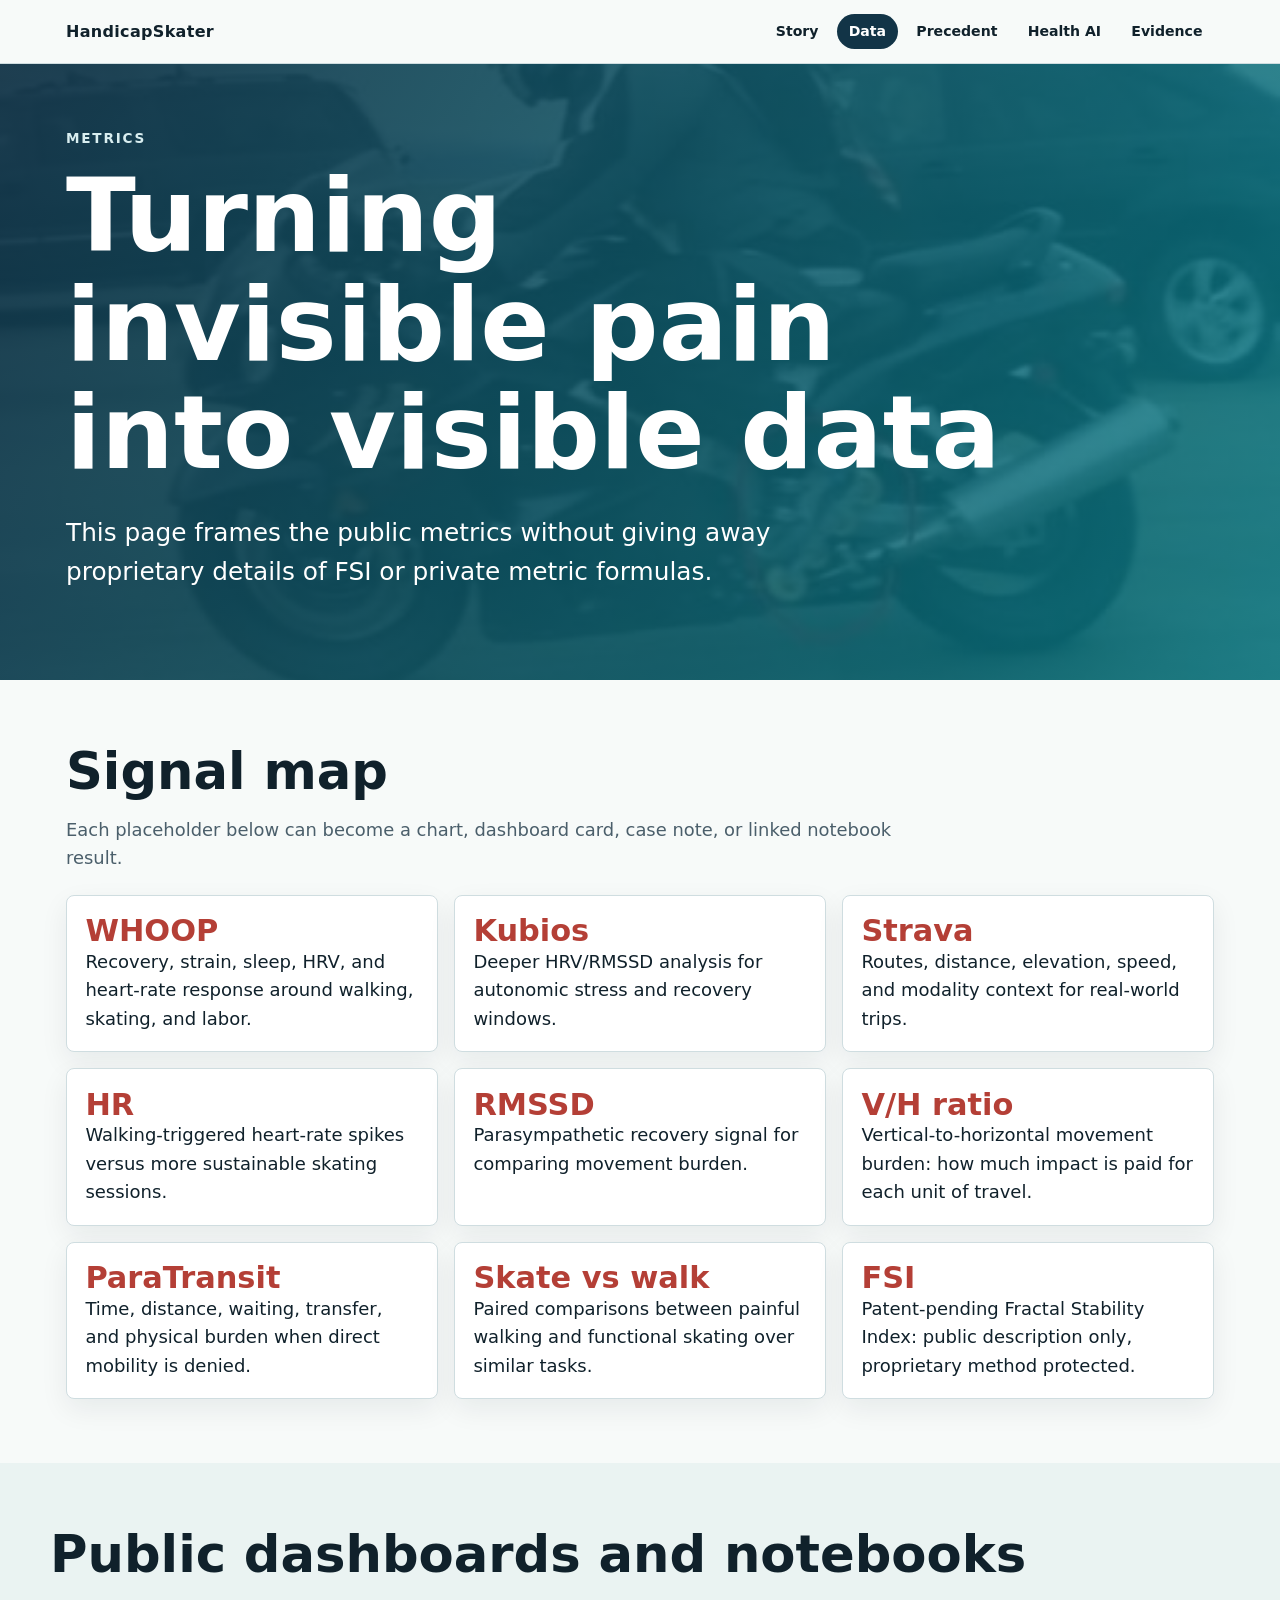
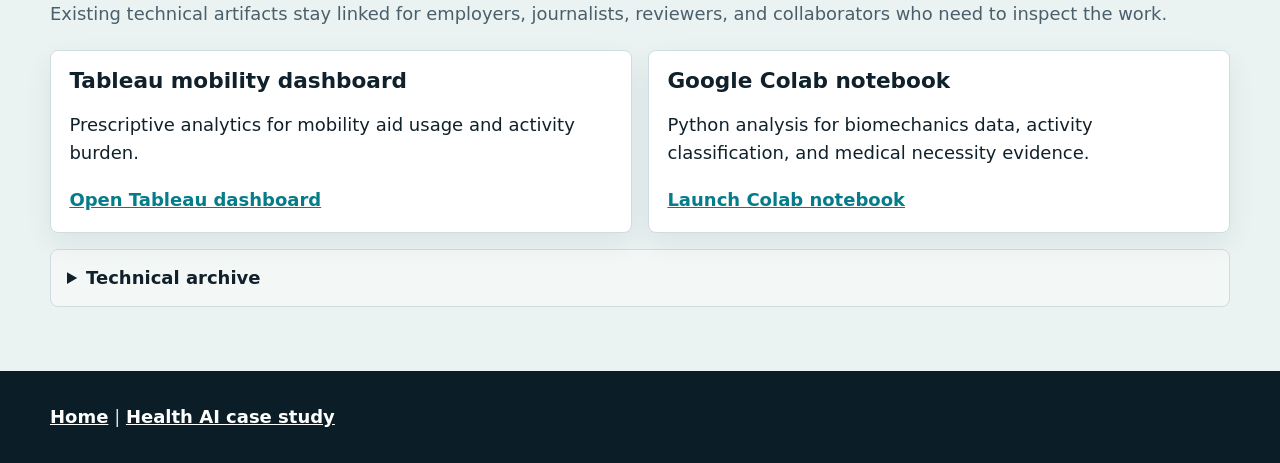
==== data.html @ 9ef0d142 "PR-01 feat: revamp legacy website for broader appeal" ====
<!doctype html>
<html lang="en">
<head>
  <meta charset="utf-8">
  <meta name="viewport" content="width=device-width, initial-scale=1">
  <meta name="description" content="HandicapSkater data and metrics page for WHOOP, Kubios, Strava, HR, HRV/RMSSD, FSI, and skating versus walking comparisons.">
  <title>Data and Metrics | HandicapSkater</title>
  <link rel="icon" href="common/images/favicon.ico" type="image/x-icon">
  <link rel="stylesheet" href="advocacy-site.css">
</head>
<body>
  <header class="site-header"><div class="nav-wrap"><a class="brand" href="index.html">HandicapSkater</a><nav class="site-nav" aria-label="Main navigation"><a href="story.html">Story</a><a aria-current="page" href="data.html">Data</a><a href="precedent.html">Precedent</a><a href="health-ai.html">Health AI</a><a href="media.htm">Evidence</a></nav></div></header>
  <main>
    <section class="hero"><div class="hero-inner"><p class="eyebrow">Metrics</p><h1>Turning invisible pain into visible data</h1><p class="lead">This page frames the public metrics without giving away proprietary details of FSI or private metric formulas.</p></div></section>
    <section class="section">
      <div class="section-header"><h2>Signal map</h2><p>Each placeholder below can become a chart, dashboard card, case note, or linked notebook result.</p></div>
      <div class="grid three">
        <article class="metric"><strong>WHOOP</strong> Recovery, strain, sleep, HRV, and heart-rate response around walking, skating, and labor.</article>
        <article class="metric"><strong>Kubios</strong> Deeper HRV/RMSSD analysis for autonomic stress and recovery windows.</article>
        <article class="metric"><strong>Strava</strong> Routes, distance, elevation, speed, and modality context for real-world trips.</article>
        <article class="metric"><strong>HR</strong> Walking-triggered heart-rate spikes versus more sustainable skating sessions.</article>
        <article class="metric"><strong>RMSSD</strong> Parasympathetic recovery signal for comparing movement burden.</article>
        <article class="metric"><strong>V/H ratio</strong> Vertical-to-horizontal movement burden: how much impact is paid for each unit of travel.</article>
        <article class="metric"><strong>ParaTransit</strong> Time, distance, waiting, transfer, and physical burden when direct mobility is denied.</article>
        <article class="metric"><strong>Skate vs walk</strong> Paired comparisons between painful walking and functional skating over similar tasks.</article>
        <article class="metric"><strong>FSI</strong> Patent-pending Fractal Stability Index: public description only, proprietary method protected.</article>
      </div>
    </section>
    <section class="section alt">
      <div class="section-header"><h2>Public dashboards and notebooks</h2><p>Existing technical artifacts stay linked for employers, journalists, reviewers, and collaborators who need to inspect the work.</p></div>
      <div class="grid two">
        <article class="card"><h3>Tableau mobility dashboard</h3><p>Prescriptive analytics for mobility aid usage and activity burden.</p><a href="https://public.tableau.com/views/MobilityAidAnalytics/Analytics?:language=en-US&:sid=&:display_count=n&:origin=viz_share_link" target="_blank" rel="noopener">Open Tableau dashboard</a></article>
        <article class="card"><h3>Google Colab notebook</h3><p>Python analysis for biomechanics data, activity classification, and medical necessity evidence.</p><a href="https://colab.research.google.com/github/handicapskater/datascience/blob/main/HandicapSkater-Public.ipynb" target="_blank" rel="noopener">Launch Colab notebook</a></article>
      </div>
      <details><summary>Technical archive</summary><p><a href="datascience.htm">Legacy data science page</a>, <a href="conclusion.htm">walking versus skating comparison</a>, <a href="common/doc/HandicapSkater Metric.doc">HandicapSkater Metric document</a>, <a href="common/doc/HeartRateData-ManualLabor.pdf">manual labor HR data</a>, and <a href="common/doc/HeartRateData-PhysicalTherapy.pdf">physical therapy HR data</a>.</p></details>
    </section>
  </main>
  <footer class="site-footer"><div><a href="index.html">Home</a> | <a href="health-ai.html">Health AI case study</a></div></footer>
</body>
</html>
---- advocacy-site.css ----
/* Public-facing HandicapSkater portfolio shell. */
:root {
  color-scheme: light;
  --ink: #10212b;
  --muted: #4b5f6b;
  --paper: #f7faf9;
  --panel: #ffffff;
  --line: #cfdde0;
  --navy: #123447;
  --teal: #047c89;
  --gold: #b77816;
  --red: #b43f36;
  --green: #2b7a4b;
  --shadow: 0 18px 48px rgba(16, 33, 43, 0.12);
  font-family: Inter, ui-sans-serif, system-ui, -apple-system, BlinkMacSystemFont, "Segoe UI", sans-serif;
}

* {
  box-sizing: border-box;
}

html {
  scroll-behavior: smooth;
}

body {
  margin: 0;
  background: var(--paper);
  color: var(--ink);
  font-size: 18px;
  line-height: 1.58;
}

a {
  color: var(--teal);
  font-weight: 700;
}

a:hover,
a:focus {
  color: var(--navy);
}

img,
iframe {
  max-width: 100%;
}

.skip-link {
  background: var(--ink);
  color: #fff;
  left: 1rem;
  padding: 0.75rem 1rem;
  position: absolute;
  top: -100px;
  z-index: 20;
}

.skip-link:focus {
  top: 1rem;
}

.site-header {
  background: rgba(247, 250, 249, 0.96);
  border-bottom: 1px solid var(--line);
  position: sticky;
  top: 0;
  z-index: 10;
}

.nav-wrap {
  align-items: center;
  display: flex;
  gap: 1rem;
  justify-content: space-between;
  margin: 0 auto;
  max-width: 1180px;
  padding: 0.85rem 1rem;
}

.brand {
  color: var(--ink);
  font-size: 1rem;
  font-weight: 900;
  letter-spacing: 0.02em;
  text-decoration: none;
}

.site-nav {
  display: flex;
  flex-wrap: wrap;
  gap: 0.45rem;
  justify-content: flex-end;
}

.site-nav a {
  border-radius: 999px;
  color: var(--ink);
  font-size: 0.88rem;
  font-weight: 800;
  padding: 0.42rem 0.72rem;
  text-decoration: none;
}

.site-nav a:hover,
.site-nav a:focus,
.site-nav a[aria-current="page"] {
  background: var(--navy);
  color: #fff;
}

.hero {
  background: linear-gradient(120deg, rgba(18, 52, 71, 0.94), rgba(4, 124, 137, 0.8)), url("common/images/HandicapSkater-Hayabusa-Full.jpeg") center / cover;
  color: #fff;
}

.hero-inner,
.section {
  margin: 0 auto;
  max-width: 1180px;
  padding: 4rem 1rem;
}

.hero-grid {
  display: grid;
  gap: 2rem;
  grid-template-columns: minmax(0, 1.2fr) minmax(280px, 0.8fr);
}

.eyebrow {
  color: #d9eef0;
  font-size: 0.85rem;
  font-weight: 900;
  letter-spacing: 0.13em;
  margin: 0 0 0.8rem;
  text-transform: uppercase;
}

h1,
h2,
h3 {
  line-height: 1.06;
  margin: 0;
}

h1 {
  font-size: clamp(3rem, 8vw, 6.4rem);
  letter-spacing: 0;
  max-width: 950px;
}

h2 {
  font-size: clamp(2rem, 4vw, 3.2rem);
}

h3 {
  font-size: 1.35rem;
}

.lead {
  font-size: clamp(1.18rem, 2vw, 1.55rem);
  max-width: 780px;
}

.hero-card {
  align-self: end;
  background: rgba(255, 255, 255, 0.94);
  border: 1px solid rgba(255, 255, 255, 0.8);
  border-radius: 8px;
  box-shadow: var(--shadow);
  color: var(--ink);
  padding: 1.2rem;
}

.stat {
  border-left: 5px solid var(--gold);
  padding-left: 1rem;
}

.stat strong {
  display: block;
  font-size: 2.6rem;
  line-height: 1;
}

.button-row {
  display: flex;
  flex-wrap: wrap;
  gap: 0.75rem;
  margin-top: 1.6rem;
}

.btn {
  align-items: center;
  border: 2px solid transparent;
  border-radius: 6px;
  display: inline-flex;
  font-size: 1rem;
  font-weight: 900;
  justify-content: center;
  min-height: 46px;
  padding: 0.65rem 1rem;
  text-decoration: none;
}

.btn.primary {
  background: var(--gold);
  color: #1e1607;
}

.btn.secondary {
  background: #fff;
  color: var(--ink);
}

.btn.outline {
  border-color: currentColor;
  color: #fff;
}

.section.alt {
  background: #eaf3f2;
  max-width: none;
}

.section.alt > * {
  margin-left: auto;
  margin-right: auto;
  max-width: 1180px;
}

.section-header {
  margin-bottom: 1.4rem;
  max-width: 860px;
}

.section-header p {
  color: var(--muted);
  font-size: 1.12rem;
}

.grid {
  display: grid;
  gap: 1rem;
}

.three {
  grid-template-columns: repeat(3, minmax(0, 1fr));
}

.two {
  grid-template-columns: repeat(2, minmax(0, 1fr));
}

.card,
.timeline-item,
.metric,
.evidence-panel {
  background: var(--panel);
  border: 1px solid var(--line);
  border-radius: 8px;
  box-shadow: 0 10px 28px rgba(16, 33, 43, 0.07);
  padding: 1.15rem;
}

.card h3,
.metric h3 {
  margin-bottom: 0.55rem;
}

.tag {
  background: #e8f2ee;
  border: 1px solid #b9d8cd;
  border-radius: 999px;
  color: var(--green);
  display: inline-block;
  font-size: 0.78rem;
  font-weight: 900;
  letter-spacing: 0.08em;
  margin-bottom: 0.8rem;
  padding: 0.25rem 0.55rem;
  text-transform: uppercase;
}

.video-frame {
  aspect-ratio: 16 / 9;
  background: var(--ink);
  border: 0;
  border-radius: 8px;
  box-shadow: var(--shadow);
  width: 100%;
}

.media-list,
.link-list {
  display: grid;
  gap: 0.65rem;
  list-style: none;
  margin: 1rem 0 0;
  padding: 0;
}

.media-list a,
.link-list a {
  background: #fff;
  border: 1px solid var(--line);
  border-radius: 6px;
  display: block;
  padding: 0.75rem;
  text-decoration: none;
}

.metric strong {
  color: var(--red);
  display: block;
  font-size: 1.9rem;
  line-height: 1.1;
}

.timeline {
  border-left: 4px solid var(--teal);
  display: grid;
  gap: 1rem;
  margin-left: 0.6rem;
  padding-left: 1.2rem;
}

.timeline-item {
  position: relative;
}

.timeline-item::before {
  background: var(--gold);
  border: 3px solid var(--paper);
  border-radius: 999px;
  content: "";
  height: 16px;
  left: -1.95rem;
  position: absolute;
  top: 1.35rem;
  width: 16px;
}

details {
  background: #f3f8f7;
  border: 1px solid var(--line);
  border-radius: 8px;
  margin-top: 1rem;
  padding: 0.85rem 1rem;
}

summary {
  cursor: pointer;
  font-weight: 900;
}

.portfolio-band {
  background: var(--navy);
  color: #fff;
}

.portfolio-band .section-header p,
.portfolio-band a {
  color: #d6f3f5;
}

.site-footer {
  background: #0b1d26;
  color: #d7e4e7;
  padding: 2rem 1rem;
}

.site-footer div {
  margin: 0 auto;
  max-width: 1180px;
}

.site-footer a {
  color: #fff;
}

@media (max-width: 840px) {
  body {
    font-size: 16px;
  }

  .nav-wrap {
    align-items: flex-start;
    flex-direction: column;
  }

  .site-nav {
    justify-content: flex-start;
  }

  .hero-grid,
  .three,
  .two {
    grid-template-columns: 1fr;
  }

  .hero-inner,
  .section {
    padding: 3rem 1rem;
  }
}
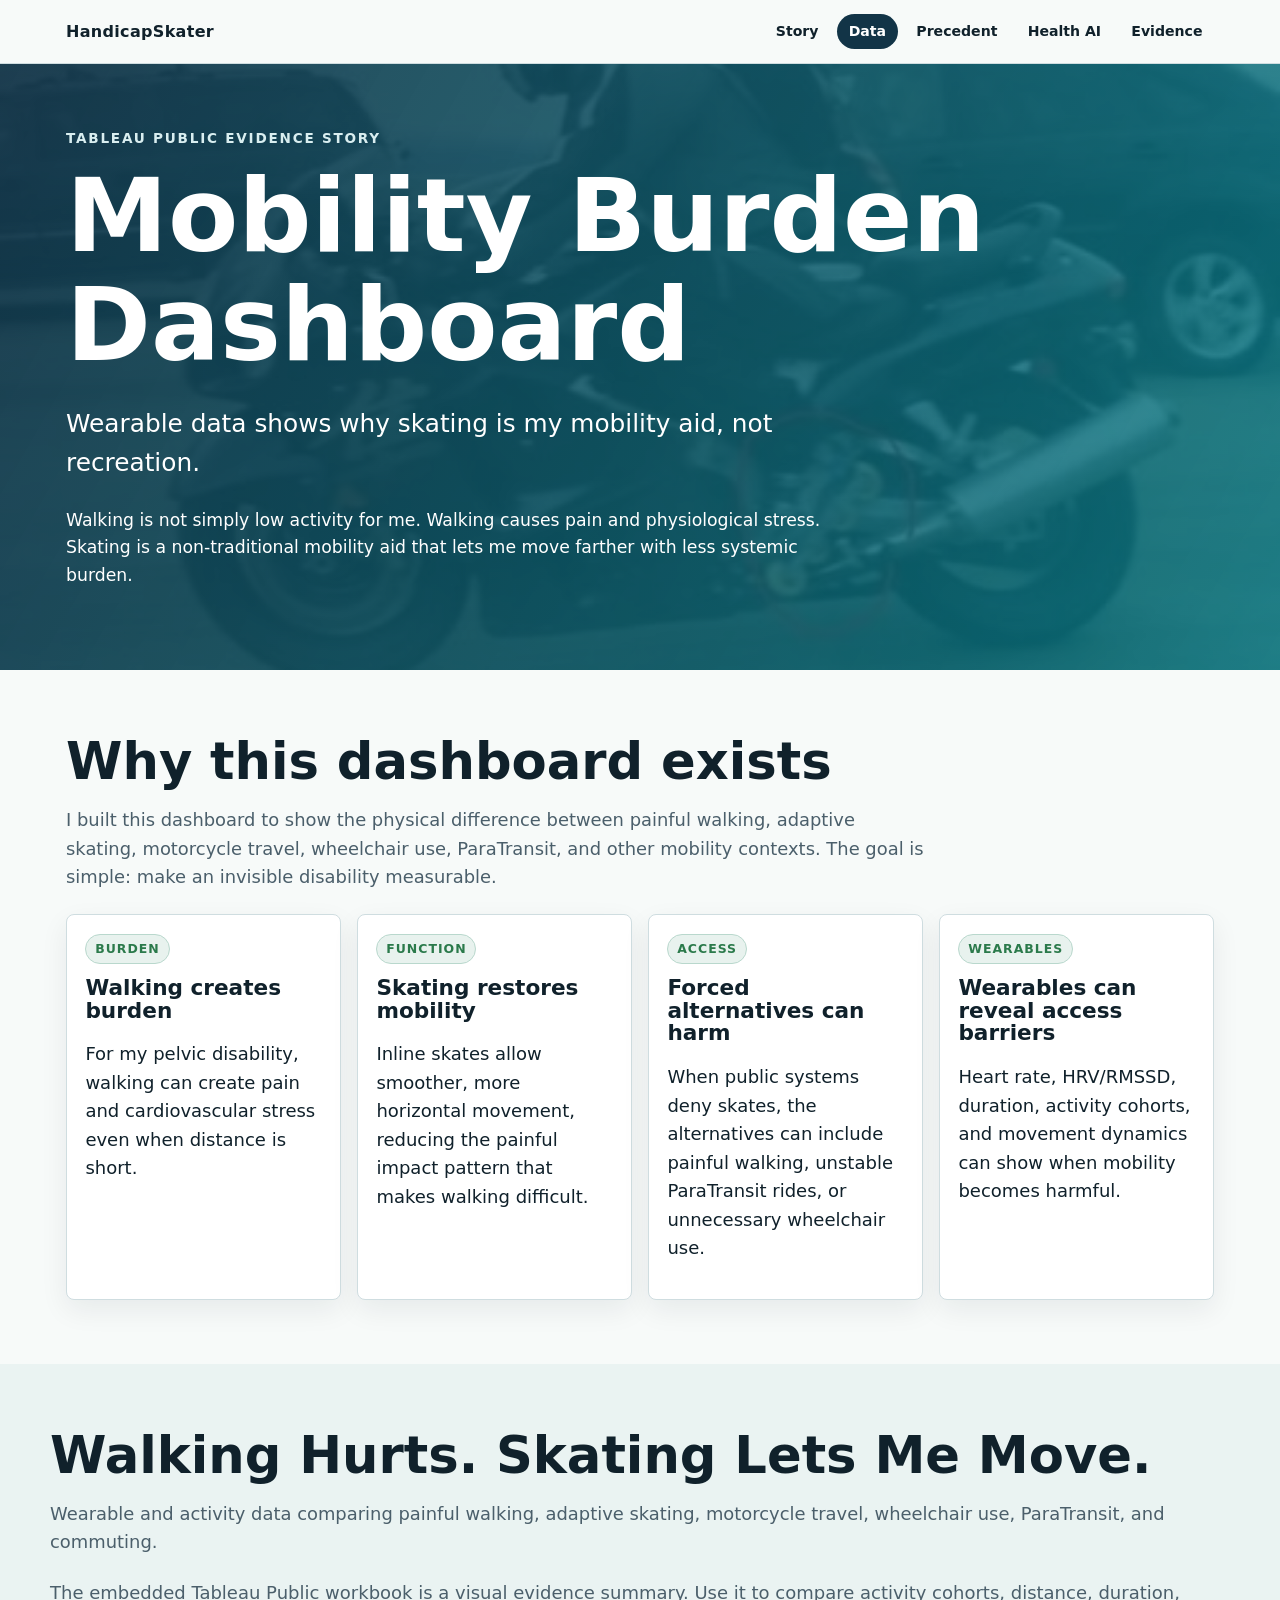
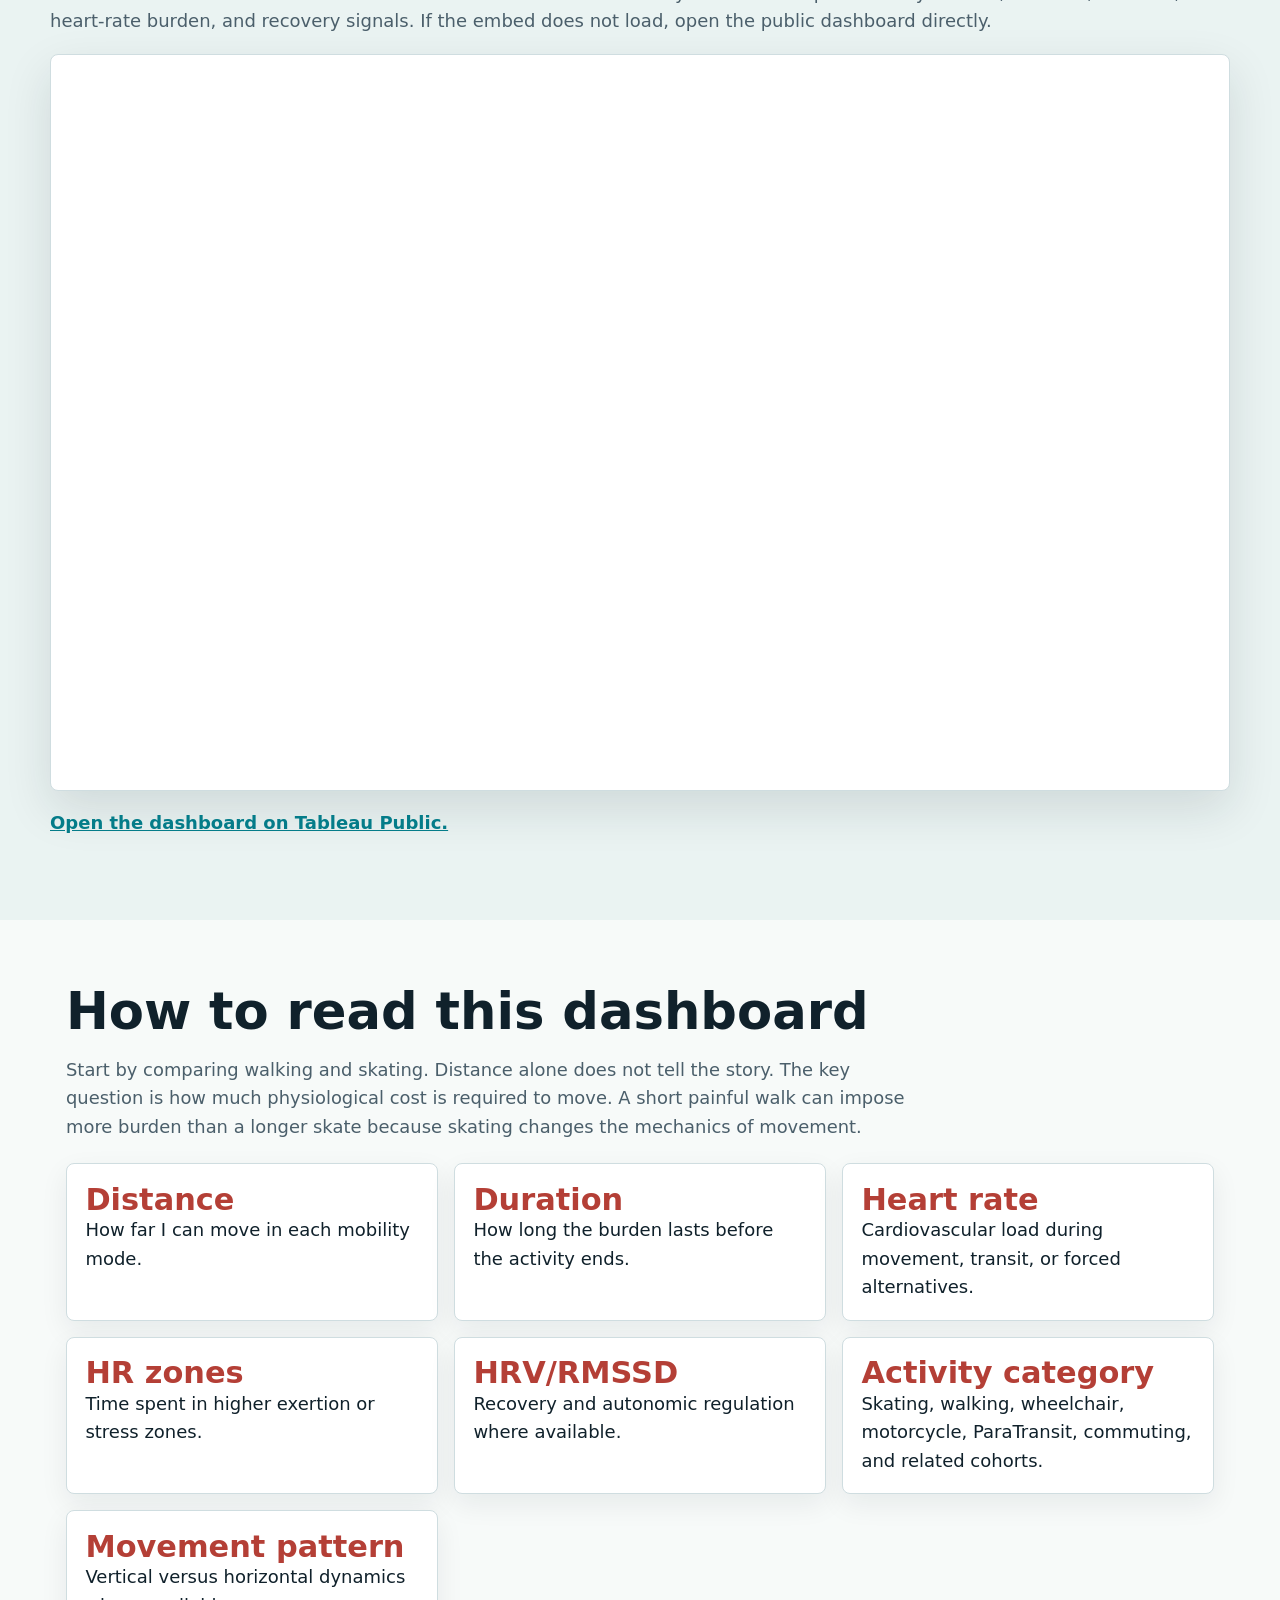
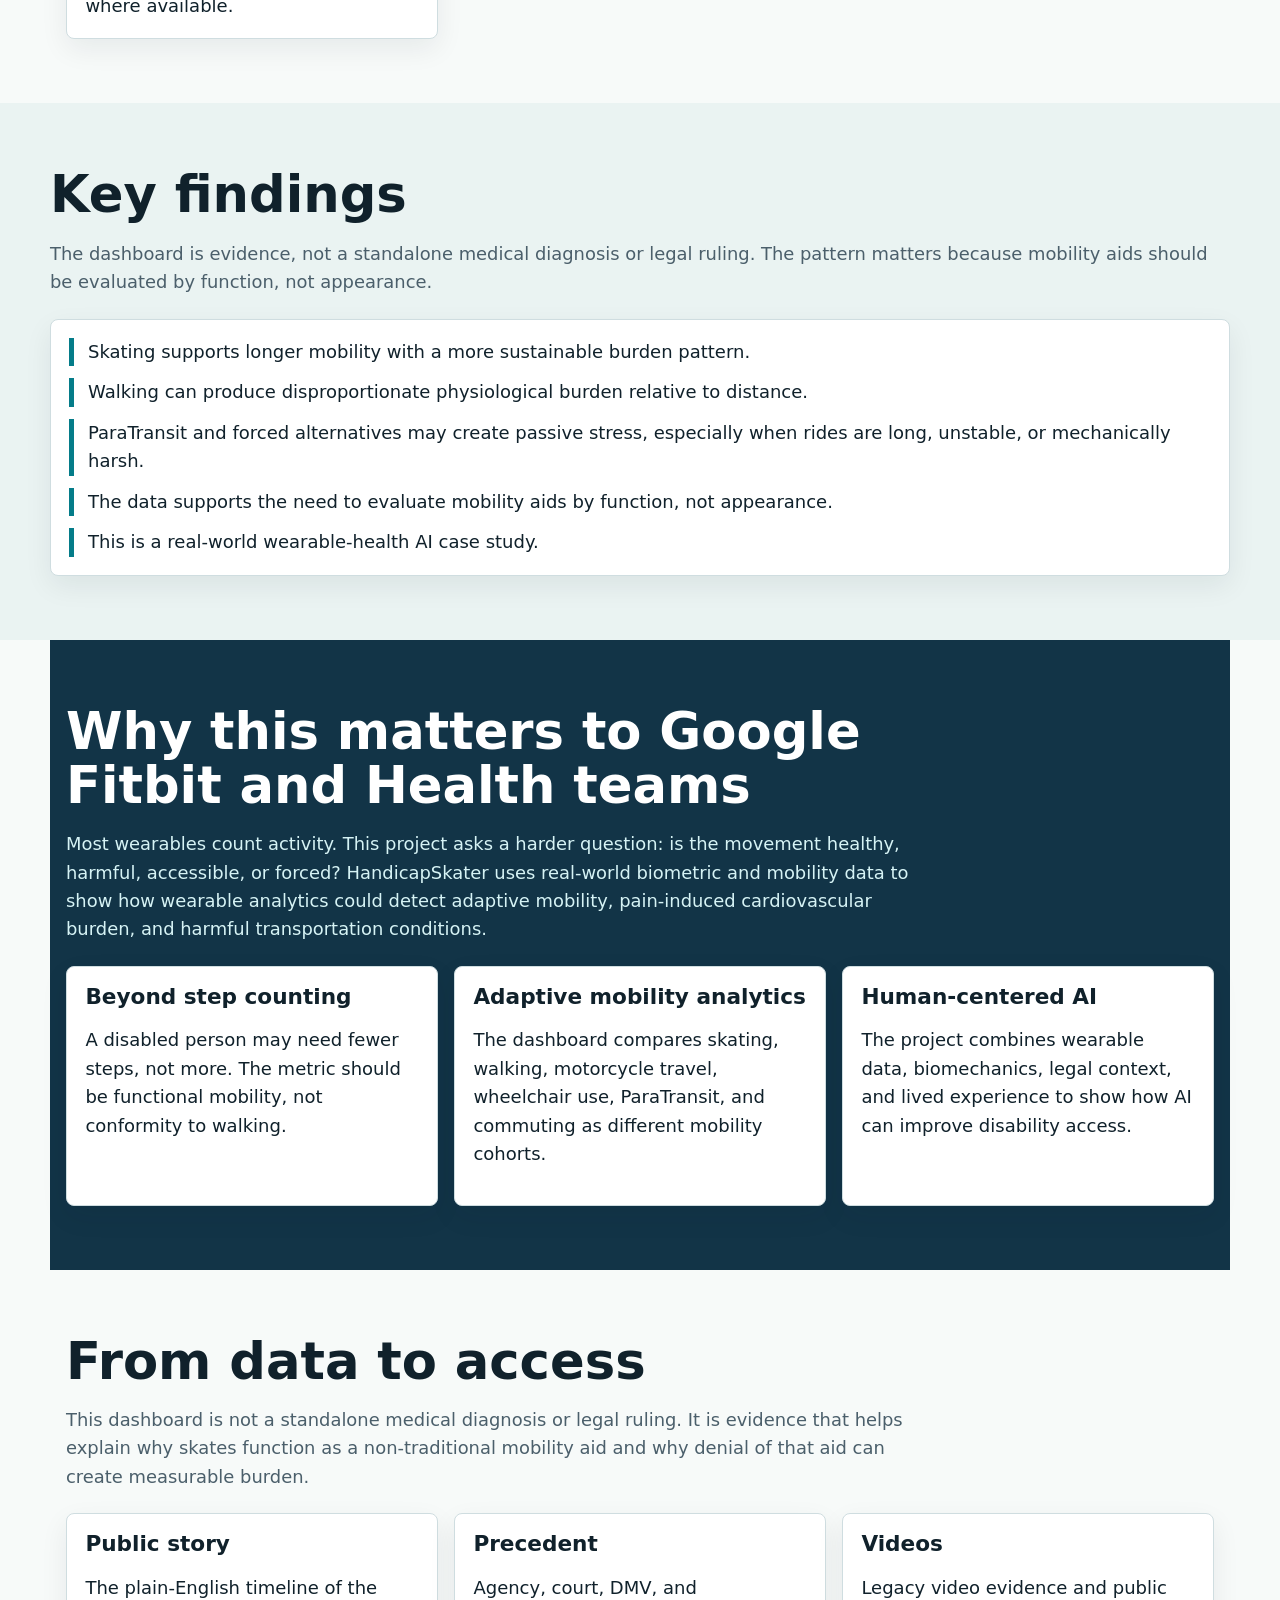
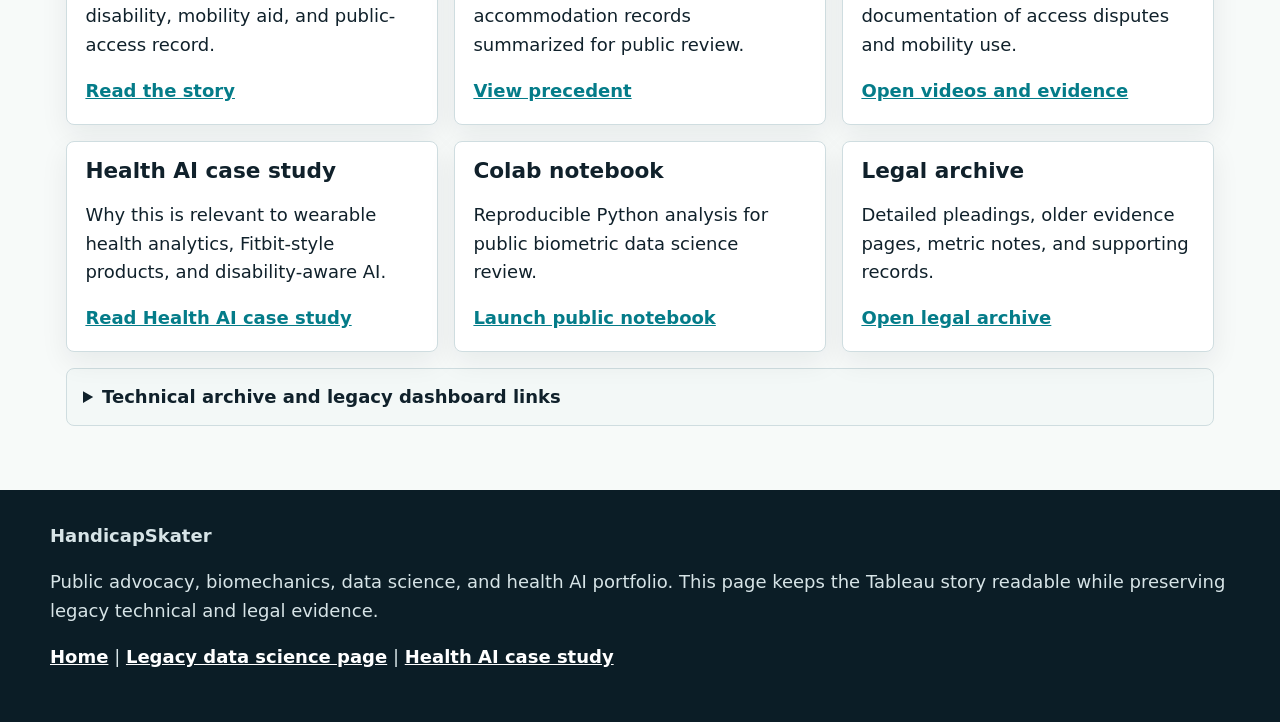
==== commit 1ca35223: "PR-03 feat: add mobility burden dashboard" ====
--- a/data.html
+++ b/data.html
@@ -3,38 +3,161 @@
 <head>
   <meta charset="utf-8">
   <meta name="viewport" content="width=device-width, initial-scale=1">
-  <meta name="description" content="HandicapSkater data and metrics page for WHOOP, Kubios, Strava, HR, HRV/RMSSD, FSI, and skating versus walking comparisons.">
-  <title>Data and Metrics | HandicapSkater</title>
+  <meta name="description" content="Mobility Burden Dashboard for HandicapSkater: Tableau Public evidence story using wearable data, disability access, HR, HRV/RMSSD, mobility cohorts, and Health AI relevance.">
+  <title>Mobility Burden Dashboard | HandicapSkater</title>
   <link rel="icon" href="common/images/favicon.ico" type="image/x-icon">
   <link rel="stylesheet" href="advocacy-site.css">
 </head>
 <body>
-  <header class="site-header"><div class="nav-wrap"><a class="brand" href="index.html">HandicapSkater</a><nav class="site-nav" aria-label="Main navigation"><a href="story.html">Story</a><a aria-current="page" href="data.html">Data</a><a href="precedent.html">Precedent</a><a href="health-ai.html">Health AI</a><a href="media.htm">Evidence</a></nav></div></header>
-  <main>
-    <section class="hero"><div class="hero-inner"><p class="eyebrow">Metrics</p><h1>Turning invisible pain into visible data</h1><p class="lead">This page frames the public metrics without giving away proprietary details of FSI or private metric formulas.</p></div></section>
-    <section class="section">
-      <div class="section-header"><h2>Signal map</h2><p>Each placeholder below can become a chart, dashboard card, case note, or linked notebook result.</p></div>
-      <div class="grid three">
-        <article class="metric"><strong>WHOOP</strong> Recovery, strain, sleep, HRV, and heart-rate response around walking, skating, and labor.</article>
-        <article class="metric"><strong>Kubios</strong> Deeper HRV/RMSSD analysis for autonomic stress and recovery windows.</article>
-        <article class="metric"><strong>Strava</strong> Routes, distance, elevation, speed, and modality context for real-world trips.</article>
-        <article class="metric"><strong>HR</strong> Walking-triggered heart-rate spikes versus more sustainable skating sessions.</article>
-        <article class="metric"><strong>RMSSD</strong> Parasympathetic recovery signal for comparing movement burden.</article>
-        <article class="metric"><strong>V/H ratio</strong> Vertical-to-horizontal movement burden: how much impact is paid for each unit of travel.</article>
-        <article class="metric"><strong>ParaTransit</strong> Time, distance, waiting, transfer, and physical burden when direct mobility is denied.</article>
-        <article class="metric"><strong>Skate vs walk</strong> Paired comparisons between painful walking and functional skating over similar tasks.</article>
-        <article class="metric"><strong>FSI</strong> Patent-pending Fractal Stability Index: public description only, proprietary method protected.</article>
+  <a class="skip-link" href="#main">Skip to content</a>
+  <header class="site-header">
+    <div class="nav-wrap">
+      <a class="brand" href="index.html">HandicapSkater</a>
+      <nav class="site-nav" aria-label="Main navigation">
+        <a href="story.html">Story</a>
+        <a aria-current="page" href="data.html">Data</a>
+        <a href="precedent.html">Precedent</a>
+        <a href="health-ai.html">Health AI</a>
+        <a href="media.htm">Evidence</a>
+      </nav>
+    </div>
+  </header>
+
+  <main id="main">
+    <section class="hero">
+      <div class="hero-inner">
+        <p class="eyebrow">Tableau Public evidence story</p>
+        <h1>Mobility Burden Dashboard</h1>
+        <p class="lead">Wearable data shows why skating is my mobility aid, not recreation.</p>
+        <p class="hero-copy">Walking is not simply low activity for me. Walking causes pain and physiological stress. Skating is a non-traditional mobility aid that lets me move farther with less systemic burden.</p>
       </div>
     </section>
+
+    <section class="section">
+      <div class="section-header">
+        <h2>Why this dashboard exists</h2>
+        <p>I built this dashboard to show the physical difference between painful walking, adaptive skating, motorcycle travel, wheelchair use, ParaTransit, and other mobility contexts. The goal is simple: make an invisible disability measurable.</p>
+      </div>
+      <div class="grid four">
+        <article class="card">
+          <span class="tag">Burden</span>
+          <h3>Walking creates burden</h3>
+          <p>For my pelvic disability, walking can create pain and cardiovascular stress even when distance is short.</p>
+        </article>
+        <article class="card">
+          <span class="tag">Function</span>
+          <h3>Skating restores mobility</h3>
+          <p>Inline skates allow smoother, more horizontal movement, reducing the painful impact pattern that makes walking difficult.</p>
+        </article>
+        <article class="card">
+          <span class="tag">Access</span>
+          <h3>Forced alternatives can harm</h3>
+          <p>When public systems deny skates, the alternatives can include painful walking, unstable ParaTransit rides, or unnecessary wheelchair use.</p>
+        </article>
+        <article class="card">
+          <span class="tag">Wearables</span>
+          <h3>Wearables can reveal access barriers</h3>
+          <p>Heart rate, HRV/RMSSD, duration, activity cohorts, and movement dynamics can show when mobility becomes harmful.</p>
+        </article>
+      </div>
+    </section>
+
+    <section class="section alt" aria-labelledby="dashboard-title">
+      <div class="section-header">
+        <h2 id="dashboard-title">Walking Hurts. Skating Lets Me Move.</h2>
+        <p>Wearable and activity data comparing painful walking, adaptive skating, motorcycle travel, wheelchair use, ParaTransit, and commuting.</p>
+      </div>
+      <p class="tableau-context">The embedded Tableau Public workbook is a visual evidence summary. Use it to compare activity cohorts, distance, duration, heart-rate burden, and recovery signals. If the embed does not load, open the public dashboard directly.</p>
+      <div class="tableau-frame" role="region" aria-label="Embedded Tableau Public dashboard for HandicapSkater mobility burden analysis">
+        <iframe
+          title="HandicapSkaterAnalysis Tableau Public mobility burden dashboard"
+          src="https://public.tableau.com/views/MobilityAidAnalytics/Analytics?:showVizHome=no&:embed=true&:display_count=n&:origin=viz_share_link"
+          loading="lazy"
+          allowfullscreen>
+        </iframe>
+      </div>
+      <p class="fallback-link"><a href="https://public.tableau.com/views/MobilityAidAnalytics/Analytics?:language=en-US&:display_count=n&:origin=viz_share_link" target="_blank" rel="noopener">Open the dashboard on Tableau Public.</a></p>
+    </section>
+
+    <section class="section">
+      <div class="section-header">
+        <h2>How to read this dashboard</h2>
+        <p>Start by comparing walking and skating. Distance alone does not tell the story. The key question is how much physiological cost is required to move. A short painful walk can impose more burden than a longer skate because skating changes the mechanics of movement.</p>
+      </div>
+      <div class="grid three">
+        <article class="metric"><strong>Distance</strong> How far I can move in each mobility mode.</article>
+        <article class="metric"><strong>Duration</strong> How long the burden lasts before the activity ends.</article>
+        <article class="metric"><strong>Heart rate</strong> Cardiovascular load during movement, transit, or forced alternatives.</article>
+        <article class="metric"><strong>HR zones</strong> Time spent in higher exertion or stress zones.</article>
+        <article class="metric"><strong>HRV/RMSSD</strong> Recovery and autonomic regulation where available.</article>
+        <article class="metric"><strong>Activity category</strong> Skating, walking, wheelchair, motorcycle, ParaTransit, commuting, and related cohorts.</article>
+        <article class="metric"><strong>Movement pattern</strong> Vertical versus horizontal dynamics where available.</article>
+      </div>
+    </section>
+
     <section class="section alt">
-      <div class="section-header"><h2>Public dashboards and notebooks</h2><p>Existing technical artifacts stay linked for employers, journalists, reviewers, and collaborators who need to inspect the work.</p></div>
-      <div class="grid two">
-        <article class="card"><h3>Tableau mobility dashboard</h3><p>Prescriptive analytics for mobility aid usage and activity burden.</p><a href="https://public.tableau.com/views/MobilityAidAnalytics/Analytics?:language=en-US&:sid=&:display_count=n&:origin=viz_share_link" target="_blank" rel="noopener">Open Tableau dashboard</a></article>
-        <article class="card"><h3>Google Colab notebook</h3><p>Python analysis for biomechanics data, activity classification, and medical necessity evidence.</p><a href="https://colab.research.google.com/github/handicapskater/datascience/blob/main/HandicapSkater-Public.ipynb" target="_blank" rel="noopener">Launch Colab notebook</a></article>
+      <div class="section-header">
+        <h2>Key findings</h2>
+        <p>The dashboard is evidence, not a standalone medical diagnosis or legal ruling. The pattern matters because mobility aids should be evaluated by function, not appearance.</p>
       </div>
-      <details><summary>Technical archive</summary><p><a href="datascience.htm">Legacy data science page</a>, <a href="conclusion.htm">walking versus skating comparison</a>, <a href="common/doc/HandicapSkater Metric.doc">HandicapSkater Metric document</a>, <a href="common/doc/HeartRateData-ManualLabor.pdf">manual labor HR data</a>, and <a href="common/doc/HeartRateData-PhysicalTherapy.pdf">physical therapy HR data</a>.</p></details>
+      <div class="evidence-panel">
+        <ul class="check-list">
+          <li>Skating supports longer mobility with a more sustainable burden pattern.</li>
+          <li>Walking can produce disproportionate physiological burden relative to distance.</li>
+          <li>ParaTransit and forced alternatives may create passive stress, especially when rides are long, unstable, or mechanically harsh.</li>
+          <li>The data supports the need to evaluate mobility aids by function, not appearance.</li>
+          <li>This is a real-world wearable-health AI case study.</li>
+        </ul>
+      </div>
+    </section>
+
+    <section class="section portfolio-band">
+      <div class="section-header">
+        <h2>Why this matters to Google Fitbit and Health teams</h2>
+        <p>Most wearables count activity. This project asks a harder question: is the movement healthy, harmful, accessible, or forced? HandicapSkater uses real-world biometric and mobility data to show how wearable analytics could detect adaptive mobility, pain-induced cardiovascular burden, and harmful transportation conditions.</p>
+      </div>
+      <div class="grid three">
+        <article class="card">
+          <h3>Beyond step counting</h3>
+          <p>A disabled person may need fewer steps, not more. The metric should be functional mobility, not conformity to walking.</p>
+        </article>
+        <article class="card">
+          <h3>Adaptive mobility analytics</h3>
+          <p>The dashboard compares skating, walking, motorcycle travel, wheelchair use, ParaTransit, and commuting as different mobility cohorts.</p>
+        </article>
+        <article class="card">
+          <h3>Human-centered AI</h3>
+          <p>The project combines wearable data, biomechanics, legal context, and lived experience to show how AI can improve disability access.</p>
+        </article>
+      </div>
+    </section>
+
+    <section class="section">
+      <div class="section-header">
+        <h2>From data to access</h2>
+        <p>This dashboard is not a standalone medical diagnosis or legal ruling. It is evidence that helps explain why skates function as a non-traditional mobility aid and why denial of that aid can create measurable burden.</p>
+      </div>
+      <div class="grid three">
+        <article class="card"><h3>Public story</h3><p>The plain-English timeline of the disability, mobility aid, and public-access record.</p><a href="story.html">Read the story</a></article>
+        <article class="card"><h3>Precedent</h3><p>Agency, court, DMV, and accommodation records summarized for public review.</p><a href="precedent.html">View precedent</a></article>
+        <article class="card"><h3>Videos</h3><p>Legacy video evidence and public documentation of access disputes and mobility use.</p><a href="media.htm">Open videos and evidence</a></article>
+        <article class="card"><h3>Health AI case study</h3><p>Why this is relevant to wearable health analytics, Fitbit-style products, and disability-aware AI.</p><a href="health-ai.html">Read Health AI case study</a></article>
+        <article class="card"><h3>Colab notebook</h3><p>Reproducible Python analysis for public biometric data science review.</p><a href="https://colab.research.google.com/github/handicapskater/datascience/blob/main/HandicapSkater-Public.ipynb" target="_blank" rel="noopener">Launch public notebook</a></article>
+        <article class="card"><h3>Legal archive</h3><p>Detailed pleadings, older evidence pages, metric notes, and supporting records.</p><a href="pleadings-backup.html">Open legal archive</a></article>
+      </div>
+      <details>
+        <summary>Technical archive and legacy dashboard links</summary>
+        <p><a href="datascience.htm">Legacy data science page</a>, <a href="https://public.tableau.com/views/MobilityAidAnalytics/Analytics?:language=en-US&:display_count=n&:origin=viz_share_link" target="_blank" rel="noopener">legacy Tableau Public dashboard</a>, <a href="conclusion.htm">walking versus skating comparison</a>, <a href="common/doc/HandicapSkater Metric.doc">HandicapSkater Metric document</a>, <a href="common/doc/HeartRateData-ManualLabor.pdf">manual labor HR data</a>, and <a href="common/doc/HeartRateData-PhysicalTherapy.pdf">physical therapy HR data</a>.</p>
+      </details>
     </section>
   </main>
-  <footer class="site-footer"><div><a href="index.html">Home</a> | <a href="health-ai.html">Health AI case study</a></div></footer>
+
+  <footer class="site-footer">
+    <div>
+      <strong>HandicapSkater</strong>
+      <p>Public advocacy, biomechanics, data science, and health AI portfolio. This page keeps the Tableau story readable while preserving legacy technical and legal evidence.</p>
+      <p><a href="index.html">Home</a> | <a href="datascience.htm">Legacy data science page</a> | <a href="health-ai.html">Health AI case study</a></p>
+    </div>
+  </footer>
 </body>
 </html>
--- a/advocacy-site.css
+++ b/advocacy-site.css
@@ -248,6 +248,10 @@
   grid-template-columns: repeat(3, minmax(0, 1fr));
 }
 
+.four {
+  grid-template-columns: repeat(4, minmax(0, 1fr));
+}
+
 .two {
   grid-template-columns: repeat(2, minmax(0, 1fr));
 }
@@ -291,6 +295,57 @@
   width: 100%;
 }
 
+.hero-copy {
+  font-size: 1.08rem;
+  max-width: 760px;
+}
+
+.tableau-context {
+  color: var(--muted);
+  margin-left: auto;
+  margin-right: auto;
+  max-width: 1180px;
+}
+
+.tableau-frame {
+  aspect-ratio: 16 / 10;
+  background: #fff;
+  border: 1px solid var(--line);
+  border-radius: 8px;
+  box-shadow: var(--shadow);
+  margin-left: auto;
+  margin-right: auto;
+  max-width: 1180px;
+  overflow: hidden;
+  width: 100%;
+}
+
+.tableau-frame iframe {
+  border: 0;
+  display: block;
+  height: 100%;
+  width: 100%;
+}
+
+.fallback-link {
+  margin-left: auto;
+  margin-right: auto;
+  max-width: 1180px;
+}
+
+.check-list {
+  display: grid;
+  gap: 0.75rem;
+  list-style: none;
+  margin: 0;
+  padding: 0;
+}
+
+.check-list li {
+  border-left: 5px solid var(--teal);
+  padding-left: 0.85rem;
+}
+
 .media-list,
 .link-list {
   display: grid;
@@ -327,6 +382,11 @@
 
 .timeline-item {
   position: relative;
+}
+
+.timeline-item h2 {
+  font-size: clamp(1.55rem, 3vw, 2.35rem);
+  margin-bottom: 0.65rem;
 }
 
 .timeline-item::before {
@@ -341,6 +401,43 @@
   width: 16px;
 }
 
+.timeline-media {
+  display: grid;
+  gap: 0.8rem;
+  grid-template-columns: repeat(2, minmax(0, 1fr));
+  margin-top: 1rem;
+}
+
+.timeline-media figure {
+  margin: 0;
+}
+
+.timeline-media img,
+.single-media img {
+  background: #eef5f4;
+  border: 1px solid var(--line);
+  border-radius: 8px;
+  display: block;
+  height: auto;
+  width: 100%;
+}
+
+.timeline-media figcaption,
+.single-media figcaption {
+  color: var(--muted);
+  font-size: 0.9rem;
+  margin-top: 0.4rem;
+}
+
+.callout {
+  background: #fff7e8;
+  border: 1px solid #e4c17a;
+  border-left: 6px solid var(--gold);
+  border-radius: 8px;
+  margin-top: 1rem;
+  padding: 1rem;
+}
+
 details {
   background: #f3f8f7;
   border: 1px solid var(--line);
@@ -362,6 +459,14 @@
 .portfolio-band .section-header p,
 .portfolio-band a {
   color: #d6f3f5;
+}
+
+.portfolio-band .card {
+  color: var(--ink);
+}
+
+.portfolio-band .card a {
+  color: var(--teal);
 }
 
 .site-footer {
@@ -395,8 +500,14 @@
 
   .hero-grid,
   .three,
-  .two {
+  .two,
+  .four,
+  .timeline-media {
     grid-template-columns: 1fr;
+  }
+
+  .tableau-frame {
+    aspect-ratio: 3 / 4;
   }
 
   .hero-inner,
